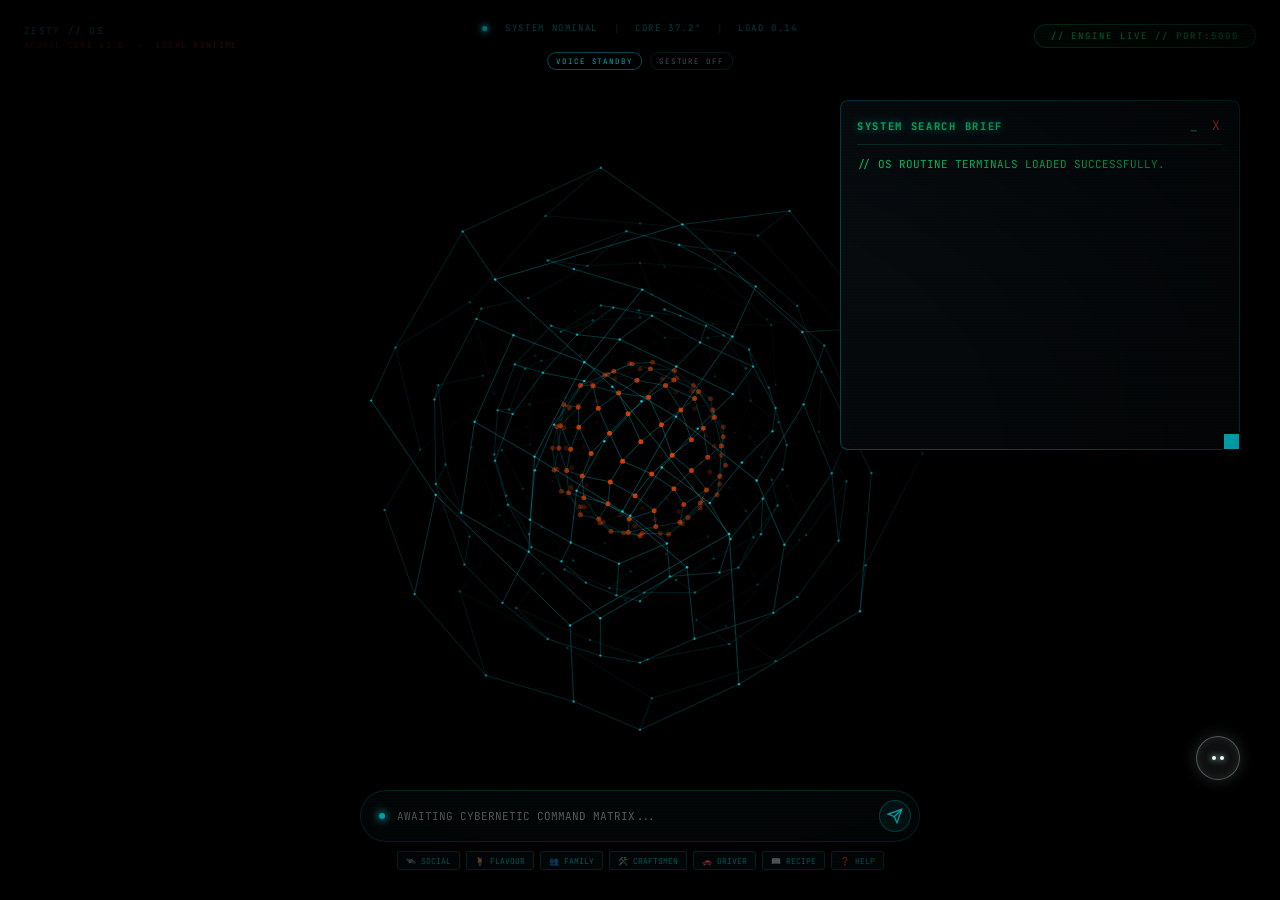
==== templates/index.html @ 0edc316a "Initial Foundation Release v0.1" ====
<!DOCTYPE html>
<html lang="en">
<head>
<meta charset="UTF-8">
<meta name="viewport" content="width=device-width, initial-scale=1.0, maximum-scale=1.0, user-scalable=no">
<title>ZESTY OS // NEURAL CORE</title>
<link rel="stylesheet" href="https://cdnjs.cloudflare.com/ajax/libs/tailwindcss/2.2.19/tailwind.min.css">
<style>
  @import url('https://fonts.googleapis.com/css2?family=JetBrains+Mono:wght=100;200;300;400;500;600;700;800&family=Space+Mono:wght@400;700&display=swap');

  :root{
    --cyan: #00F0FF;
    --cyan-dim: #007A85;
    --coral: #FF4500;
    --coral-dim: #7A2200;
    --void: #000000;
  }

  *{ box-sizing: border-box; -webkit-tap-highlight-color: transparent; }

  html, body{
    margin:0; padding:0; width:100%; height:100%;
    background: var(--void); overflow: hidden;
    font-family: 'JetBrains Mono', 'Space Mono', monospace; font-size: 10px; color: #d8f6f8;
  }

  ::selection{ background: var(--cyan); color:#000; }

  .crt-overlay{
    position: fixed; inset:0; pointer-events:none; z-index: 60; mix-blend-mode: overlay; opacity:.5;
    background: repeating-linear-gradient(to bottom, rgba(255,255,255,0.028) 0px, rgba(255,255,255,0.028) 1px, transparent 1px, transparent 3px);
  }
  .vignette{ position: fixed; inset:0; pointer-events:none; z-index: 55; background: radial-gradient(ellipse at center, transparent 40%, rgba(0,0,0,0.85) 100%); }
  
  #meshCanvas{ position: fixed; inset:0; width:100%; height:100%; z-index: 1; display:block; pointer-events: none; }
  .hud-root{ position: fixed; inset:0; z-index: 10; perspective: 1800px; pointer-events:none; }
  .hud-root * { pointer-events: auto; } 

  .top-strip{
    position:absolute; top:22px; left:50%; transform: translateX(-50%);
    display:flex; align-items:center; gap:18px; font-size:9px; letter-spacing:.18em; color: rgba(0,240,255,0.55); opacity:.75; user-select:none;
  }
  .top-strip .divider{ width:1px; height:9px; background: rgba(0,240,255,0.25); }
  .pulse-dot{ width:5px; height:5px; border-radius:50%; background: var(--cyan); box-shadow: 0 0 6px 1px var(--cyan); animation: dotPulse 2.4s ease-in-out infinite; }
  @keyframes dotPulse { 0%, 100% { opacity: 1; transform: scale(1); } 50% { opacity: 0.4; transform: scale(0.8); } }

  .id-tag{ position:absolute; top:24px; left:24px; font-size:8.5px; letter-spacing:.15em; color: rgba(255,69,0,0.5); opacity:.7; user-select:none; }
  .id-tag .main{ color: rgba(0,240,255,0.7); font-size:9.5px; display:block; margin-bottom:2px;}

  .console-dock{ position:absolute; bottom: 30px; left:50%; transform: translateX(-50%); width: min(560px, 86vw); z-index: 20; }
  .console-capsule{
    display:flex; align-items:center; gap:10px; background: rgba(6,14,16,0.55); border: 1px solid rgba(0,240,255,0.18);
    border-radius: 999px; padding: 9px 8px 9px 18px; backdrop-filter: blur(20px);
  }
  .console-status-dot{ width:6px; height:6px; border-radius:50%; flex-shrink:0; background: var(--cyan); box-shadow: 0 0 8px 1px var(--cyan); animation: dotPulse 2s ease-in-out infinite; }
  #cmdInput{ flex:1; background:transparent; border:none; outline:none; color:#eafcff; font-family:'JetBrains Mono', monospace; font-size:11px; caret-color: var(--cyan); }
  .send-btn{ width:32px; height:32px; border-radius:50%; flex-shrink:0; background: rgba(0,240,255,0.08); border:1px solid rgba(0,240,255,0.3); display:flex; align-items:center; justify-content:center; cursor:pointer; color: var(--cyan); }

  .console-chip-row{ display:flex; align-items:center; justify-content:center; flex-wrap:wrap; gap:6px; margin-top:9px; }
  .console-chip{ font-size:8px; text-transform:uppercase; color: rgba(0,240,255,0.55); background: rgba(0,240,255,0.03); border: 1px solid rgba(0,240,255,0.18); border-radius: 3px; padding: 3.5px 8px; cursor:pointer; font-family: inherit; }
  .console-chip-row button:hover{ color: #fff; border-color: var(--cyan); }

  .subsystem-strip{ position:absolute; top:52px; left:50%; transform:translateX(-50%); display:flex; gap:8px; flex-wrap:wrap; justify-content:center; max-width:90vw; z-index:15; }
  .sys-chip{ font-size:7.5px; letter-spacing:.12em; padding:3px 8px; border:1px solid rgba(0,240,255,0.15); border-radius:999px; background:rgba(0,0,0,0.35); color:rgba(216,246,248,0.45); }
  .sys-chip.on{ color:var(--cyan); border-color:rgba(0,240,255,0.45); }
  
  .runtime-telemetry { position: absolute; top: 24px; right: 24px; font-size: 9px; letter-spacing: .22em; color: #00E676; border: 1px solid rgba(0,230,118,0.35); background: rgba(0,40,20,0.35); border-radius: 999px; padding: 5px 16px; pointer-events: none; }

  #zustyVoiceCore {
    width: 44px; height: 44px;
    background: rgba(224, 255, 255, 0.06);
    border: 1px solid rgba(224, 255, 255, 0.3);
    box-shadow: 0 0 15px rgba(224, 255, 255, 0.15), inset 0 0 10px rgba(224, 255, 255, 0.1);
    border-radius: 50%; display: inline-flex; flex-direction: column;
    align-items: center; justify-content: center; position: fixed; z-index: 9999999;
    right: 40px; bottom: 120px; cursor: grab; pointer-events: auto;
    backdrop-filter: blur(8px);
    transition: background 0.4s ease, box-shadow 0.4s ease, transform 0.3s ease;
  }
  #zustyVoiceCore:active { cursor: grabbing; }
  #zustyVoiceCore.state-listening { background: rgba(0, 240, 255, 0.15); box-shadow: 0 0 10px rgba(0, 240, 255, 0.18); transform: scale(1.1); }
  #zustyVoiceCore .orb-eyes { display: flex; justify-content: center; gap: 4px; }
  #zustyVoiceCore .orb-eyes span { width: 4px; height: 4px; background: #e0ffff; border-radius: 50%; box-shadow: 0 0 6px #e0ffff; display: inline-block; animation: blink 3.8s infinite ease-in-out; }
  @keyframes blink { 0%, 90%, 100% { transform: scaleY(1); opacity: 1; } 95% { transform: scaleY(0.1); opacity: 0.2; } }

  #zesty-taskbar { position: fixed; bottom: 34px; left: calc(50% + 285px); display: flex; gap: 6px; z-index: 1000; }
  .dock-item { background: rgba(6, 14, 16, 0.9); border: 1px solid var(--cyan); color: var(--cyan); padding: 4px 10px; font-size: 9px; font-family: monospace; cursor: pointer; border-radius: 4px; box-shadow: 0 0 6px rgba(0, 240, 255, 0.3); }

  /* ==================================================
     🛠️ DRAGGABLE & RESIZABLE PANELS CSS
     ================================================== */
  .panel {
    position: absolute;
    width: 400px;
    height: 350px; /* Default height */
    min-width: 300px;
    min-height: 250px;
    
    /* 🚀 NEW: DRAG TO RESIZE FEATURE */
    resize: both; 
    overflow: hidden; /* Required for resize to work */

    opacity: 0;
    visibility: hidden;
    transform: scale(0.95) translateY(10px);
    transition: opacity 0.3s ease, transform 0.3s cubic-bezier(0.175, 0.885, 0.32, 1.275), visibility 0.3s;
    background: linear-gradient(180deg, rgba(8,14,18,0.95), rgba(5,8,10,0.88));
    border: 1px solid rgba(0, 240, 255, 0.25);
    box-shadow: 0 24px 60px rgba(0,0,0,0.9);
    border-radius: 8px;
    padding: 16px;
    z-index: 500;
    backdrop-filter: blur(12px);
    display: flex;
    flex-direction: column;
  }

  /* Target the native resize handle color for a sci-fi look */
  .panel::-webkit-resizer {
    background-color: var(--cyan);
    outline: 2px solid var(--void);
  }

  .panel.is-visible {
    opacity: 1;
    visibility: visible;
    transform: scale(1) translateY(0);
  }

  .panel.is-dragging {
    transition: none !important; 
    transform: scale(1) !important;
  }

  /* Default Initial Spawning Locations */
  #panelSocial, #panelFlavour, #panelFamily { left: 40px; top: 100px; }
  #panelSearch, #panelCraftsmen, #panelRecipe, #panelDriver, #panelHelp { right: 40px; top: 100px; }

  .panel-header{ display:flex; align-items:center; justify-content:space-between; padding-bottom:10px; margin-bottom: 12px; border-bottom: 1px solid rgba(0, 240, 255, 0.2); cursor: grab; }
  .panel-header:active { cursor: grabbing; }
  .panel-header .title{ font-size: 10.5px; letter-spacing:.16em; font-weight:700; pointer-events: none; color: var(--cyan); text-shadow: 0 0 8px rgba(0,240,255,.6); }
  .window-controls { display: flex; gap: 8px; font-size: 13px; color: rgba(0, 240, 255, 0.6); user-select: none; z-index: 10; }
  .window-controls span { cursor: pointer; transition: color 0.2s; padding: 0 3px; }
  .window-controls span:hover { color: #ffffff; text-shadow: 0 0 6px var(--cyan); }

  .panel-content-vessel { flex: 1; overflow-y: auto; padding-right: 4px; pointer-events: auto; }
  .panel-content-vessel::-webkit-scrollbar { width: 3px; }
  .panel-content-vessel::-webkit-scrollbar-thumb { background: rgba(0,240,255,0.25); border-radius: 2px; }

  .zesty-progress-vessel { width: 100%; height: 4px; background: rgba(0, 240, 255, 0.1); border-radius: 2px; overflow: hidden; border: 1px solid rgba(0, 240, 255, 0.1); }
  .zesty-progress-fill { width: 65%; height: 100%; background: linear-gradient(90deg, var(--cyan), #00aeff); box-shadow: 0 0 6px var(--cyan); }

  /* 🛠️ VONDA MAX LASER SCAN ANIMATION */
  @keyframes scanLine { 0% { top: 0%; opacity: 0; } 10% { opacity: 1; } 90% { opacity: 1; } 100% { top: 100%; opacity: 0; } }
  .laser-scanner { position: absolute; left: 0; width: 100%; height: 2px; background: var(--cyan); box-shadow: 0 0 10px 2px var(--cyan); display: none; z-index: 10; }
  .scanning .laser-scanner { display: block; animation: scanLine 1.5s linear infinite; }
</style>
</head>
<body>

<canvas id="meshCanvas"></canvas>
<div class="vignette"></div>
<div class="crt-overlay"></div>

<div class="hud-root">
  <div class="id-tag"><span class="main">ZESTY // OS</span>NEURAL CORE v1.0 &nbsp;·&nbsp; LOCAL RUNTIME</div>

  <div class="top-strip">
    <span class="pulse-dot"></span><span id="systemStatusLabel">SYSTEM NOMINAL</span><span class="divider"></span>
    <span id="coreTempReadout">CORE 37.2&deg;</span><span class="divider"></span><span id="loadReadout">LOAD 0.14</span>
  </div>

  <div class="subsystem-strip">
    <span class="sys-chip on" id="chipVoice">VOICE STANDBY</span><span class="sys-chip" id="chipGesture">GESTURE OFF</span>
  </div>

  <div class="runtime-telemetry">// ENGINE LIVE // PORT:5000</div>

  <!-- 👤 LEFT SIDE: SOCIAL MEDIA RADAR & VONDA MAX -->
  <div class="panel" id="panelSocial">
    <div class="panel-header" title="Drag me to move!">
      <span class="title">SOCIAL MEDIA RADAR</span>
      <div class="window-controls">
        <span onclick="minimizeZestyPanel('panelSocial', 'SOCIAL')">-</span>
        <span onclick="closeZestyPanel('panelSocial')">x</span>
      </div>
    </div>
    <div class="panel-content-vessel">
      <div style="display:flex; justify-content: space-between; border-bottom:1px solid rgba(0,240,255,0.2); margin-bottom:12px; padding-bottom:6px;">
        <span style="font-size:8px; color:rgba(0,240,255,0.6); letter-spacing:1px;">DATA SOURCE: <span id="radar-source" style="color:#fff;">AWAITING QUERY...</span></span>
        <span style="font-size:8px; color:#00E676; letter-spacing:1px;" id="radar-status">IDLE</span>
      </div>
      <div style="display: grid; grid-template-columns: 1fr 85px; gap: 14px; align-items: center; margin-bottom: 10px;">
        <div style="font-family: 'JetBrains Mono', monospace; font-size: 10px; color: #e0f7fa; line-height: 1.8;">
          <div style="display:flex; justify-content:space-between;"><span style="color: rgba(216,246,248,0.45);">FOLLOWER DELTA</span><span style="font-weight:700;">+128</span></div>
          <div style="display:flex; justify-content:space-between; margin-bottom: 6px;"><span style="color: rgba(216,246,248,0.45);">ENGAGEMENT RATE</span><span style="font-weight:700;">4.87%</span></div>
          <div class="zesty-progress-vessel"><div class="zesty-progress-fill"></div></div>
        </div>
        <div id="social-photo-frame" style="position: relative; width: 85px; height: 95px; border: 1px solid rgba(0, 240, 255, 0.4); background: rgba(0, 240, 255, 0.03); border-radius: 4px; overflow: hidden; display: flex; align-items: center; justify-content: center;">
          <img id="socialTargetPhoto" src="" style="display: none; width: 100%; height: 100%; object-fit: cover; filter: contrast(1.25) brightness(0.95) sepia(1) hue-rotate(145deg); mix-blend-mode: screen;">
          <div class="laser-scanner"></div> <!-- VONDA MAX LASER -->
          <div style="position: absolute; bottom: 4px; display: flex; gap: 3px; z-index: 5;">
            <span style="font-size: 7px; padding: 1px 3px; background: rgba(6,18,28,0.85); border: 1px solid rgba(0,240,255,0.3); color: rgba(0,240,255,0.65);">IG</span>
          </div>
        </div>
      </div>
      <hr style="border: none; border-top: 1px solid rgba(0, 240, 255, 0.15); margin: 10px 0;">
      <div id="socialContentArea" style="font-family: 'JetBrains Mono', monospace; font-size: 11px; line-height: 1.6; color: #e0f7fa;">
        <span style="color: rgba(0, 240, 255, 0.45)">// ZESTY INTELLIGENCE SYSTEMS ONLINE... AWAITING CORE SYNC.</span>
      </div>
    </div>
  </div>

  <!-- 🔍 RIGHT SIDE: SYSTEM SEARCH BRIEF -->
  <div class="panel is-visible" id="panelSearch">
    <div class="panel-header" style="border-color: rgba(0, 230, 118, 0.18);" title="Drag me to move!">
      <span class="title" style="color: #00E676;">SYSTEM SEARCH BRIEF</span>
      <div class="window-controls" style="color: #00E676;">
        <span onclick="minimizeZestyPanel('panelSearch', 'SEARCH')">_</span>
        <span style="color: #ff4646;" onclick="closeZestyPanel('panelSearch')">X</span>
      </div>
    </div>
    <div class="panel-content-vessel" id="searchBriefBody" style="color: #e8f5e9; font-size:11px;">
      <span style="color: #00E676">// OS ROUTINE TERMINALS LOADED SUCCESSFULLY.</span>
    </div>
  </div>

  <!-- CORE DOCK PILLARS -->
  <div class="panel" id="panelFlavour">
    <div class="panel-header" title="Drag me to move!"><span class="title">FLAVOUR DNA MATRIX</span><span style="cursor:pointer; color:var(--cyan);" onclick="closeZestyPanel('panelFlavour')">X</span></div>
    <div class="panel-content-vessel" id="flavourContentArea" style="color:#fff; font-size:11px;">// STANDBY FOR SENSORY ENGINE INJECTION...</div>
  </div>

  <div class="panel" id="panelFamily">
    <div class="panel-header" style="border-color:rgba(123,47,247,0.2);" title="Drag me to move!"><span class="title" style="color:#7b2ff7;">FAMILY NETWORK NODE</span><span style="cursor:pointer; color:#7b2ff7;" onclick="closeZestyPanel('panelFamily')">X</span></div>
    <div class="panel-content-vessel" id="familyContentArea" style="color:#fff; font-size:11px;">// STANDBY FOR CORE SYNC...</div>
  </div>

  <div class="panel" id="panelDriver">
    <div class="panel-header" style="border-color:rgba(255,234,0,0.2);" title="Drag me to move!"><span class="title" style="color:#ffea00;">DRIVER AUTOMATION</span><span style="cursor:pointer; color:#ffea00;" onclick="closeZestyPanel('panelDriver')">X</span></div>
    <div class="panel-content-vessel" id="driverContentArea" style="color:#fff; font-size:11px;">// AUTOMATION SYSTEMS STANDBY...</div>
  </div>

  <div class="panel" id="panelRecipe">
    <div class="panel-header" title="Drag me to move!"><span class="title">RECIPE MATRIX</span><span style="cursor:pointer; color:var(--cyan);" onclick="closeZestyPanel('panelRecipe')">X</span></div>
    <div class="panel-content-vessel" id="recipeContentArea" style="color:#fff; font-size:11px;">// RECIPE ENGINE STANDBY...</div>
  </div>

  <div class="panel" id="panelCraftsmen">
    <div class="panel-header" title="Drag me to move!"><span class="title">CRAFTSMEN NODE</span><span style="cursor:pointer; color:var(--cyan);" onclick="closeZestyPanel('panelCraftsmen')">X</span></div>
    <div class="panel-content-vessel" id="craftsmenContentArea" style="color:#fff; font-size:11px;">// CRAFTSMEN SYSTEMS STANDBY...</div>
  </div>

  <!-- 💡 THE HELP PANEL -->
  <div class="panel" id="panelHelp">
    <div class="panel-header" title="Drag me to move!">
      <span class="title" style="color:var(--cyan);">SYSTEM DIRECTORY & HELP</span>
      <div class="window-controls"><span onclick="minimizeZestyPanel('panelHelp', 'HELP')">-</span><span style="color:#ff4646;" onclick="closeZestyPanel('panelHelp')">X</span></div>
    </div>
    <div class="panel-content-vessel" style="color:#fff;">
      <div style="color:var(--cyan); font-size:8.5px; margin-bottom:4px; letter-spacing:1px;">VOICE COMMANDS</div>
      <p style="color:rgba(216,246,248,0.6); font-size:10px; margin-bottom:12px; line-height:1.5;">Tap the floating orb and say:<br>- "Open Social Radar"<br>- "Show Flavour DNA"</p>
      
      <div style="color:var(--cyan); font-size:8.5px; margin-bottom:4px; letter-spacing:1px;">VONDA MAX PROTOCOL</div>
      <p style="color:rgba(216,246,248,0.6); font-size:10px; margin-bottom:12px; line-height:1.5;">Live biometric facial scanning and universal social data extraction is fully armed.</p>

      <div style="color:var(--cyan); font-size:8.5px; margin-bottom:4px; letter-spacing:1px;">SYSTEM ARCHITECTURE</div>
      <p style="color:rgba(216,246,248,0.6); font-size:10px; line-height:1.5;">Zesty Neural Engine v1.0<br>Universal AI Adapter: ONLINE<br>Fibonacci Render: STABLE<br>Drag & Resize: ACTIVE</p>
    </div>
  </div>
</div>

<div class="console-dock">
  <div class="console-capsule" id="zestyConsoleCapsule">
    <div class="console-status-dot"></div>
    <input type="text" id="cmdInput" placeholder="AWAITING CYBERNETIC COMMAND MATRIX..." autocomplete="off">
    <div class="send-btn" id="sendBtn"><svg stroke="currentColor" fill="none" stroke-width="2" viewBox="0 0 24 24" height="16" width="16"><line x1="22" y1="2" x2="11" y2="13"></line><polygon points="22 2 15 22 11 13 2 9 22 2"></polygon></svg></div>
  </div>
  <div class="console-chip-row">
    <button class="console-chip" onclick="executeLocalOSRoute('social')">🛰️ SOCIAL</button>
    <button class="console-chip" onclick="executeLocalOSRoute('flavour')">🍹 FLAVOUR</button>
    <button class="console-chip" onclick="executeLocalOSRoute('family')">👥 FAMILY</button>
    <button class="console-chip" onclick="executeLocalOSRoute('craftsmen')">🛠️ CRAFTSMEN</button>
    <button class="console-chip" onclick="executeLocalOSRoute('driver')">🚗 DRIVER</button>
    <button class="console-chip" onclick="executeLocalOSRoute('recipe')">📖 RECIPE</button>
    <button class="console-chip" onclick="executeLocalOSRoute('help')">❓ HELP</button>
  </div>
</div>

<div id="zesty-taskbar"></div>
<div id="zustyVoiceCore"><div class="orb-eyes"><span></span><span></span></div></div>

<script>
  // ==========================================
  // ORIGINAL FIBONACCI SPHERE CANVAS RENDERER
  // ==========================================
  const canvas = document.getElementById('meshCanvas');
  const ctx = canvas.getContext('2d');
  let W = window.innerWidth, H = window.innerHeight; canvas.width = W; canvas.height = H;
  window.addEventListener('resize', () => { W = window.innerWidth; H = window.innerHeight; canvas.width = W; canvas.height = H; });

  const NUM_SHELLS = 4;
  const NODES_PER_SHELL = [140, 110, 80, 46]; 
  const SHELL_RADII_FACTORS = [0.34, 0.58, 0.82, 1.05]; 

  let nodes = []; let edges = [];
  let rotY = 0, rotX = 0.32; let targetRotX = 0.32;
  let throbEnergy = 0; let throbTime = 0; let idlePulseTime = 0;     

  function fibonacciSpherePoints(n){
    const pts = []; const gAngle = Math.PI * (3 - Math.sqrt(5)); 
    for(let i=0;i<n;i++){
      const y = 1 - (i / (n - 1)) * 2; const radiusAtY = Math.sqrt(Math.max(0,1 - y*y)); const theta = gAngle * i;
      pts.push({ x: Math.cos(theta) * radiusAtY, y: y, z: Math.sin(theta) * radiusAtY });
    }
    return pts;
  }

  function buildMesh(){
    nodes = []; edges = []; let idOffset = 0;
    for(let s=0; s<NUM_SHELLS; s++){
      const count = NODES_PER_SHELL[s]; const pts = fibonacciSpherePoints(count); const rFactor = SHELL_RADII_FACTORS[s];
      pts.forEach((p, i) => {
        nodes.push({ id: idOffset + i, shell: s, bx: p.x, by: p.y, bz: p.z, rFactor: rFactor, phase: Math.random() * Math.PI * 2, throbPhase: Math.random() * Math.PI * 2 });
      });
      const shellNodes = nodes.slice(idOffset, idOffset + count);
      for(let i=0;i<shellNodes.length;i++){
        const a = shellNodes[i]; const dists = [];
        for(let j=0;j<shellNodes.length;j++){
          if(i===j) continue; const b = shellNodes[j]; const dx=a.bx-b.bx, dy=a.by-b.by, dz=a.bz-b.bz; dists.push({ j, d: dx*dx+dy*dy+dz*dz });
        }
        dists.sort((p,q)=>p.d-q.d);
        for(let k=0;k<Math.min(s===0?4:3, dists.length);k++){
          const gj = shellNodes[dists[k].j].id; if(a.id < gj) edges.push({ a: a.id, b: gj });
        }
      }
      idOffset += count;
    }
  }
  buildMesh();

  function project(node, cx, cy, baseR){
    const cosY = Math.cos(rotY), sinY = Math.sin(rotY); const cosX = Math.cos(rotX), sinX = Math.sin(rotX);
    let x1 = node.bx*cosY - node.bz*sinY; let z1 = node.bx*sinY + node.bz*cosY;
    let y1 = node.by*cosX - z1*sinX; let z2 = node.by*sinX + z1*cosX;
    const dynamicRadius = baseR * node.rFactor * (1 + Math.sin(idlePulseTime*0.9 + node.phase)*0.035 + Math.sin(throbTime*9 + node.throbPhase)*throbEnergy*0.14);
    const scale = 480 / (480 - z2 * dynamicRadius * 0.55);
    return { sx: cx + x1 * dynamicRadius * scale, sy: cy + y1 * dynamicRadius * scale, sz: z2, scale, shell: node.shell };
  }

  let lastT = performance.now();
  function render(now){
    const dt = Math.min(0.05, (now - lastT)/1000); lastT = now;
    idlePulseTime += dt; throbTime += dt; rotY += 0.00062 * (dt*60);
    rotX += (targetRotX - rotX) * 0.02; targetRotX = 0.32 + Math.sin(now*0.00018) * 0.09;
    if(throbEnergy > 0) throbEnergy *= Math.pow(0.045, dt); ctx.clearRect(0,0,W,H);
    
    const cx = W/2, cy = H/2; const baseR = Math.min(W,H) * 0.28; const projected = nodes.map(n => project(n, cx, cy, baseR));
    const orb = document.getElementById('zustyVoiceCore');
    let lineStyle = "rgba(0, 240, 255, "; 
    if (orb && orb.classList.contains('state-listening')) lineStyle = "rgba(0, 255, 242, ";

    edges.forEach(e => {
      const A = projected[e.a], B = projected[e.b];
      if(A && B){ let alpha = Math.pow(((A.sz + B.sz)/2 + 1)/2, 1.6) * 0.30; ctx.strokeStyle = lineStyle + alpha + ")"; ctx.beginPath(); ctx.moveTo(A.sx, A.sy); ctx.lineTo(B.sx, B.sy); ctx.stroke(); }
    });
    projected.sort((a,b)=>a.sz - b.sz).forEach(p => {
      let alpha = Math.pow((p.sz + 1)/2, 1.3) * 0.85; ctx.fillStyle = p.shell === 0 ? `rgba(255, 69, 0, ${alpha})` : `rgba(0, 240, 255, ${alpha})`;
      ctx.beginPath(); ctx.arc(p.sx, p.sy, p.shell===0 ? 2.5 : 1.2, 0, Math.PI*2); ctx.fill();
    });
    requestAnimationFrame(render);
  }
  requestAnimationFrame(render);

  // ==========================================
  // HUD UI LOGIC: ORB DRAGGING & VOICE
  // ==========================================
  function initOrbDragging(){
    const orb = document.getElementById('zustyVoiceCore'); if(!orb) return;
    let isDragging = false; let startX = 0, startY = 0, initialX = 0, initialY = 0;
    orb.addEventListener('mousedown', (e) => {
        isDragging = true; orb.style.cursor = 'grabbing'; startX = e.clientX; startY = e.clientY;
        const rect = orb.getBoundingClientRect(); initialX = rect.left; initialY = rect.top; 
        orb.style.right = 'auto'; orb.style.bottom = 'auto'; e.preventDefault();
    });
    window.addEventListener('mousemove', (e) => {
        if (!isDragging) return;
        let nextLeft = Math.max(0, Math.min(initialX + (e.clientX - startX), window.innerWidth - orb.offsetWidth));
        let nextTop = Math.max(0, Math.min(initialY + (e.clientY - startY), window.innerHeight - orb.offsetHeight));
        orb.style.left = nextLeft + 'px'; orb.style.top = nextTop + 'px';
    });
    window.addEventListener('mouseup', () => { if (isDragging) { isDragging = false; orb.style.cursor = 'grab'; } });
    
    // Voice Command Activation Note: Requires user click to start listening
    orb.addEventListener('click', () => {
        const SR = window.SpeechRecognition || window.webkitSpeechRecognition; 
        if (!SR) { alert("Voice commands not supported in this browser. Please use Chrome."); return; }
        if (!window.zestyRecognitionInstance) {
            window.zestyRecognitionInstance = new SR(); window.zestyRecognitionInstance.continuous = true;
            window.zestyRecognitionInstance.interimResults = true; window.zestyRecognitionInstance.lang = 'en-IN';
            window.zestyRecognitionInstance.onstart = () => { window.zestySpeechActive = true; orb.classList.add('state-listening'); };
            window.zestyRecognitionInstance.onresult = (event) => {
                const lastResult = event.results[event.results.length - 1];
                const cmdInput = document.getElementById('cmdInput'); if (cmdInput) cmdInput.value = lastResult[0].transcript;
                if (lastResult.isFinal) { sendToZestyBackend(lastResult[0].transcript.trim()); if (cmdInput) cmdInput.value = ''; }
            };
            window.zestyRecognitionInstance.onend = () => { if (window.zestySpeechActive) window.zestyRecognitionInstance.start(); else orb.classList.remove('state-listening'); };
        }
        if (window.zestySpeechActive) { window.zestySpeechActive = false; window.zestyRecognitionInstance.stop(); } else { window.zestySpeechActive = true; window.zestyRecognitionInstance.start(); }
    });
  }

  // ==========================================
  // 🔧 REPAIR: BACKEND COMMUNICATION BRIDGE
  // sendToZestyBackend was called by SpeechRecognition.onresult
  // and referenced by the console send button, but was never
  // defined anywhere in this file. That is why voice commands
  // threw "sendToZestyBackend is not defined" and the console
  // send button / Enter key did nothing at all.
  // ==========================================
  async function sendToZestyBackend(commandText) {
    if (!commandText || !commandText.trim()) return;

    const statusLabel = document.getElementById('systemStatusLabel');
    if (statusLabel) statusLabel.innerText = "PROCESSING...";

    try {
      const response = await fetch('/ask_hermes', {
        method: 'POST',
        headers: { 'Content-Type': 'application/json' },
        body: JSON.stringify({ user_input: commandText })
      });

      if (!response.ok) throw new Error(`Backend responded with status ${response.status}`);

      const data = await response.json();
      handleZestyOSResponse(data);
    } catch (err) {
      console.error('ZESTY OS backend error:', err);
      const cArea = document.getElementById('searchBriefBody');
      if (cArea) triggerZestyTypewriter(cArea, "// ERROR: CORE UPLINK FAILED. " + err.message);
    } finally {
      if (statusLabel) statusLabel.innerText = "SYSTEM NOMINAL";
    }
  }

  // Wire the console send button + Enter key to the same bridge.
  // These elements existed in the HTML with no listeners attached.
  (function initZestyConsoleInput(){
    const cmdInput = document.getElementById('cmdInput');
    const sendBtn = document.getElementById('sendBtn');
    if (!cmdInput || !sendBtn) return;

    const submitCommand = () => {
      const text = cmdInput.value.trim();
      if (!text) return;
      sendToZestyBackend(text);
      cmdInput.value = '';
    };

    sendBtn.addEventListener('click', submitCommand);
    cmdInput.addEventListener('keydown', (e) => { if (e.key === 'Enter') submitCommand(); });
  })();

  // ==========================================
  // HUD UI LOGIC: PERFECT 360 DRAGGABLE PANELS
  // ==========================================
  function focusZestyPanel(activeId) {
    document.querySelectorAll('.panel').forEach(p => { p.style.zIndex = "500"; });
    const activePanel = document.getElementById(activeId); if(activePanel) { activePanel.style.zIndex = "99999"; }
  }

  function makePanelDraggable(panelId) {
    const panel = document.getElementById(panelId); const header = panel ? panel.querySelector('.panel-header') : null;
    if (!panel || !header) return;

    let isDragging = false; let offsetX = 0, offsetY = 0;

    const startDrag = (e) => {
        if (e.target.closest('.window-controls')) return; 
        isDragging = true; focusZestyPanel(panelId); 
        
        const rect = panel.getBoundingClientRect();
        panel.style.left = rect.left + 'px'; panel.style.top = rect.top + 'px';
        panel.style.right = 'auto'; panel.style.bottom = 'auto';
        panel.classList.add('is-dragging'); 

        const clientX = e.touches ? e.touches[0].clientX : e.clientX;
        const clientY = e.touches ? e.touches[0].clientY : e.clientY;
        offsetX = clientX - rect.left; offsetY = clientY - rect.top;
        e.preventDefault(); 
    };

    const onDrag = (e) => {
        if (!isDragging) return;
        const clientX = e.touches ? e.touches[0].clientX : e.clientX;
        const clientY = e.touches ? e.touches[0].clientY : e.clientY;
        let nextLeft = Math.max(0, Math.min(clientX - offsetX, window.innerWidth - panel.offsetWidth));
        let nextTop = Math.max(0, Math.min(clientY - offsetY, window.innerHeight - panel.offsetHeight));
        panel.style.left = nextLeft + 'px'; panel.style.top = nextTop + 'px';
    };

    const stopDrag = () => { if(isDragging) { isDragging = false; panel.classList.remove('is-dragging'); } };

    header.addEventListener('mousedown', startDrag); window.addEventListener('mousemove', onDrag); window.addEventListener('mouseup', stopDrag);
    header.addEventListener('touchstart', startDrag, {passive: false}); window.addEventListener('touchmove', onDrag, {passive: false}); window.addEventListener('touchend', stopDrag);
  }

  if(document.readyState === 'loading') { document.addEventListener('DOMContentLoaded', () => { initOrbDragging(); ['panelSocial', 'panelSearch', 'panelFlavour', 'panelFamily', 'panelDriver', 'panelRecipe', 'panelCraftsmen', 'panelHelp'].forEach(makePanelDraggable); }); } 
  else { initOrbDragging(); ['panelSocial', 'panelSearch', 'panelFlavour', 'panelFamily', 'panelDriver', 'panelRecipe', 'panelCraftsmen', 'panelHelp'].forEach(makePanelDraggable); }

  // ==========================================
  // GENERAL UI BEHAVIORS & ANIMATIONS
  // ==========================================
  function triggerZestyTypewriter(element, text, speed = 12) {
      element.innerHTML = ""; let i = 0; function type() { if (i < text.length) { element.innerHTML += text.charAt(i); i++; setTimeout(type, speed); } } type();
  }

  function minimizeZestyPanel(panelId, panelName) {
      const panel = document.getElementById(panelId); if (!panel) return; panel.classList.remove('is-visible');
      let taskbar = document.getElementById('zesty-taskbar');
      if (!document.getElementById(`dock-${panelId}`)) {
          const dockItem = document.createElement('div'); dockItem.id = `dock-${panelId}`; dockItem.className = 'dock-item'; dockItem.innerText = `📂 ${panelName}`;
          dockItem.onclick = function() { setTimeout(() => { panel.classList.add('is-visible'); focusZestyPanel(panelId); }, 50); dockItem.remove(); }; taskbar.appendChild(dockItem);
      }
  }
  
  function closeZestyPanel(panelId) {
      const panel = document.getElementById(panelId); if (panel) { panel.classList.remove('is-visible'); }
      const dockItem = document.getElementById(`dock-${panelId}`); if (dockItem) dockItem.remove();
  }

  function handleZestyOSResponse(data) {
    if (!data) return; throbEnergy = 1.6;

    const openTag = data.open_panel ? String(data.open_panel).trim() : "chat";

    // 🔧 REPAIR: main.py returns open_panel: "CLOSE" on stop/ruko/cancel.
    // This value previously matched nothing in the whitelist below and
    // fell through to the "panelSearch" default, so saying "stop" incorrectly
    // opened the search panel instead of closing whatever was open.
    if (openTag === "CLOSE") {
      document.querySelectorAll('.panel').forEach(p => p.classList.remove('is-visible'));
      return;
    }

    let targetPanelId = "panelSearch";
    if (["panelSocial", "panelFlavour", "panelFamily", "panelCraftsmen", "panelSearch", "panelDriver", "panelRecipe", "panelHelp"].includes(openTag)) targetPanelId = openTag;

    const targetPanel = document.getElementById(targetPanelId);
    if (targetPanel) {
      setTimeout(() => { targetPanel.classList.add('is-visible'); focusZestyPanel(targetPanelId); }, 50);

      // 🚨 VONDA MAX PROTOCOL 🚨
      if (targetPanelId === "panelSocial") {
        const contentArea = document.getElementById('socialContentArea'); const hudImg = document.getElementById('socialTargetPhoto');
        const photoFrame = document.getElementById('social-photo-frame'); const sourceLabel = document.getElementById('radar-source'); const statusLabel = document.getElementById('radar-status');

        if (contentArea && data.voice_text) {
          photoFrame.classList.add('scanning'); sourceLabel.style.color = "var(--cyan)"; sourceLabel.innerText = "SCANNING WEB VECTORS..."; statusLabel.innerText = "ACTIVE";
          contentArea.innerHTML = "<span style='color:var(--cyan)'>// VONDA MAX PROTOCOL INITIATED...</span>"; hudImg.style.display = 'none';

          setTimeout(() => {
            if (hudImg) { hudImg.src = data.target_image_url || "https://images.unsplash.com/photo-1544005313-94ddf0286df2?auto=format&fit=crop&w=150&q=80"; hudImg.style.display = 'block'; }
            photoFrame.classList.remove('scanning'); sourceLabel.style.color = "#FF4500"; sourceLabel.innerText = "INSTAGRAM / LINKEDIN MATCH"; statusLabel.style.color = "#FF4500"; statusLabel.innerText = "LOCKED";
            triggerZestyTypewriter(contentArea, data.voice_text);
          }, 1200);
        }
      } else {
        const cArea = document.getElementById( targetPanelId === "panelFlavour" ? 'flavourContentArea' : targetPanelId === "panelFamily" ? 'familyContentArea' : targetPanelId === "panelCraftsmen" ? 'craftsmenContentArea' : targetPanelId === "panelRecipe" ? 'recipeContentArea' : targetPanelId === "panelHelp" ? 'helpContentArea' : targetPanelId === "panelDriver" ? 'driverContentArea' : 'searchBriefBody' );
        if (cArea && data.voice_text) triggerZestyTypewriter(cArea, data.voice_text);
      }
    }
  }

  function executeLocalOSRoute(cmd) {
    const mapping = { social: 'panelSocial', flavour: 'panelFlavour', family: 'panelFamily', craftsmen: 'panelCraftsmen', driver: 'panelDriver', recipe: 'panelRecipe', help: 'panelHelp' };
    document.querySelectorAll('.panel').forEach(p => p.classList.remove('is-visible'));
    if (mapping[cmd]) { setTimeout(() => { handleZestyOSResponse({ open_panel: mapping[cmd], voice_text: `Opening ${cmd.toUpperCase()} matrix core cockpit metrics...` }); }, 150); } 
    else { setTimeout(() => { handleZestyOSResponse({ open_panel: 'panelSearch', voice_text: `Triggering execution global node layer for ${cmd}...` }); }, 150); }
  }
</script>
</body>
</html>
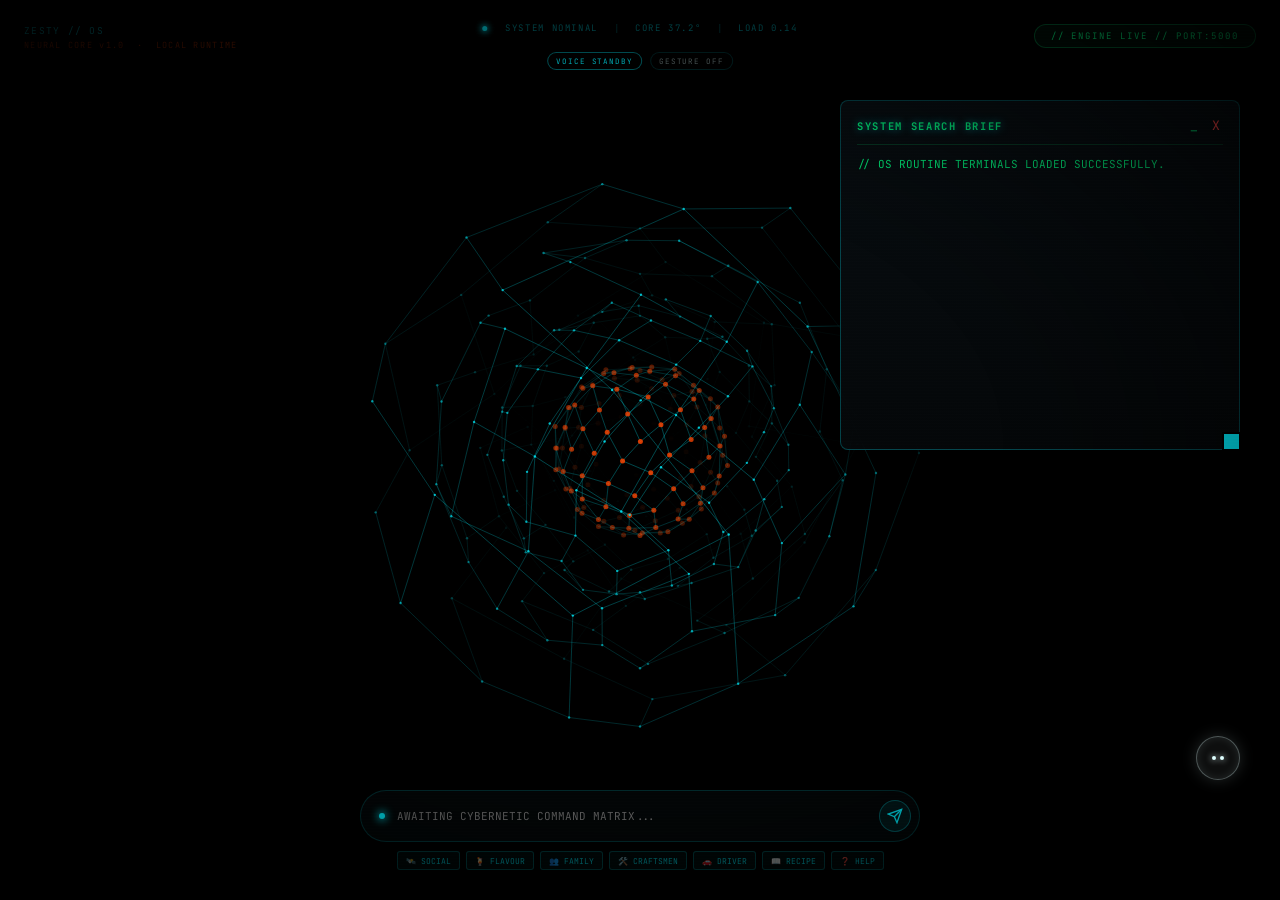
==== commit 90a11083: "Add OpenPersona runtime, Deep Probe, Saved Profiles Vault, and session continuity. Wire Chief identi" ====
--- a/templates/index.html
+++ b/templates/index.html
@@ -154,6 +154,288 @@
   @keyframes scanLine { 0% { top: 0%; opacity: 0; } 10% { opacity: 1; } 90% { opacity: 1; } 100% { top: 100%; opacity: 0; } }
   .laser-scanner { position: absolute; left: 0; width: 100%; height: 2px; background: var(--cyan); box-shadow: 0 0 10px 2px var(--cyan); display: none; z-index: 10; }
   .scanning .laser-scanner { display: block; animation: scanLine 1.5s linear infinite; }
+
+  /* ==================================================
+     PROFILE VAULT — Jarvis-style stacked folders
+     ================================================== */
+  #panelSocial { width: 460px; height: 420px; }
+  #socialDetailView.vault-hidden { display: none; }
+
+  #socialVaultView {
+    position: relative;
+    min-height: 280px;
+    perspective: 900px;
+    overflow: visible;
+  }
+
+  .vault-toolbar {
+    display: flex;
+    justify-content: space-between;
+    align-items: center;
+    margin-bottom: 10px;
+    font-size: 8px;
+    letter-spacing: 0.14em;
+    color: rgba(0, 240, 255, 0.55);
+  }
+
+  .vault-back-btn {
+    background: rgba(0, 240, 255, 0.06);
+    border: 1px solid rgba(0, 240, 255, 0.25);
+    color: var(--cyan);
+    font-family: inherit;
+    font-size: 8px;
+    letter-spacing: 0.12em;
+    padding: 4px 10px;
+    border-radius: 3px;
+    cursor: pointer;
+    transition: all 0.25s ease;
+  }
+  .vault-back-btn:hover { background: rgba(0, 240, 255, 0.15); box-shadow: 0 0 12px rgba(0, 240, 255, 0.25); }
+
+  #socialVaultFolders {
+    display: flex;
+    flex-wrap: wrap;
+    gap: 18px 14px;
+    justify-content: center;
+    align-items: flex-end;
+    padding: 12px 4px 20px;
+    min-height: 240px;
+  }
+
+  .vault-folder {
+    position: relative;
+    width: 118px;
+    cursor: pointer;
+    transform-style: preserve-3d;
+    transition: transform 0.45s cubic-bezier(0.23, 1, 0.32, 1), filter 0.35s ease;
+    --folder-accent: #00F0FF;
+    --folder-glow: rgba(0, 240, 255, 0.4);
+    transform: translateY(calc(var(--stack-i, 0) * 4px)) rotateX(8deg);
+  }
+
+  .vault-folder-stack { position: relative; height: 88px; transform-style: preserve-3d; }
+
+  .vault-folder-layer {
+    position: absolute;
+    left: 6px;
+    right: 6px;
+    height: 72px;
+    border-radius: 4px 8px 6px 6px;
+    border: 1px solid rgba(255, 255, 255, 0.08);
+    background: linear-gradient(145deg, rgba(12, 22, 28, 0.95), rgba(4, 8, 12, 0.9));
+    box-shadow: 0 8px 24px rgba(0, 0, 0, 0.5);
+  }
+  .vault-folder-layer.l3 { top: 10px; transform: translateZ(-16px) scale(0.92); opacity: 0.45; }
+  .vault-folder-layer.l2 { top: 5px; transform: translateZ(-8px) scale(0.96); opacity: 0.65; }
+  .vault-folder-layer.l1 { top: 0; transform: translateZ(0); }
+
+  .vault-folder-face {
+    position: absolute;
+    inset: 0;
+    border-radius: 4px 10px 8px 8px;
+    border: 1px solid color-mix(in srgb, var(--folder-accent) 55%, transparent);
+    background: linear-gradient(160deg, rgba(8, 18, 24, 0.92) 0%, rgba(2, 6, 10, 0.95) 100%);
+    box-shadow: 0 0 20px var(--folder-glow), inset 0 1px 0 rgba(255, 255, 255, 0.06);
+    display: flex;
+    flex-direction: column;
+    justify-content: flex-end;
+    padding: 10px;
+    transform: translateZ(4px);
+    overflow: hidden;
+  }
+  .vault-folder-face::before {
+    content: '';
+    position: absolute;
+    top: 0; left: 0; right: 0;
+    height: 40%;
+    background: linear-gradient(180deg, color-mix(in srgb, var(--folder-accent) 18%, transparent), transparent);
+    pointer-events: none;
+  }
+
+  .vault-folder-tab {
+    position: absolute;
+    top: -8px;
+    left: 10px;
+    width: 42px;
+    height: 12px;
+    border-radius: 4px 4px 0 0;
+    background: color-mix(in srgb, var(--folder-accent) 35%, rgba(8, 18, 24, 0.95));
+    border: 1px solid color-mix(in srgb, var(--folder-accent) 50%, transparent);
+    border-bottom: none;
+  }
+
+  .vault-folder-label {
+    font-size: 9px;
+    font-weight: 700;
+    letter-spacing: 0.1em;
+    color: var(--folder-accent);
+    text-shadow: 0 0 10px var(--folder-glow);
+    z-index: 1;
+  }
+  .vault-folder-count {
+    font-size: 7px;
+    color: rgba(216, 246, 248, 0.45);
+    margin-top: 3px;
+    z-index: 1;
+  }
+
+  .vault-photo-fan {
+    position: absolute;
+    top: -28px;
+    left: 50%;
+    width: 0;
+    height: 0;
+    pointer-events: none;
+    z-index: 20;
+  }
+  .vault-fan-photo {
+    position: absolute;
+    width: 36px;
+    height: 36px;
+    border-radius: 50%;
+    border: 2px solid var(--folder-accent);
+    object-fit: cover;
+    box-shadow: 0 0 12px var(--folder-glow);
+    opacity: 0;
+    transform: translate(-50%, 0) scale(0.5) rotate(calc((var(--fan-i, 0) - 1) * 0deg));
+    transition: all 0.4s cubic-bezier(0.34, 1.56, 0.64, 1);
+    transition-delay: calc(var(--fan-i, 0) * 40ms);
+  }
+  .vault-folder:hover .vault-fan-photo {
+    opacity: 1;
+    transform: translate(-50%, -8px) scale(1) rotate(calc((var(--fan-i, 0) - 1) * 18deg - 18deg))
+      translateX(calc((var(--fan-i, 0) - 1) * 22px));
+  }
+  .vault-folder:hover {
+    transform: translateY(-6px) scale(1.04) rotateX(4deg);
+    filter: drop-shadow(0 12px 28px var(--folder-glow));
+    z-index: 30;
+  }
+
+  .vault-profile-cards {
+    position: absolute;
+    top: 100%;
+    left: 50%;
+    transform: translateX(-50%);
+    display: flex;
+    flex-direction: column;
+    gap: 4px;
+    margin-top: 8px;
+    opacity: 0;
+    pointer-events: none;
+    transition: opacity 0.3s ease;
+    z-index: 25;
+    min-width: 110px;
+  }
+  .vault-folder:hover .vault-profile-cards {
+    opacity: 1;
+    pointer-events: auto;
+  }
+
+  .vault-profile-card {
+    position: relative;
+    display: flex;
+    align-items: center;
+    gap: 6px;
+    padding: 5px 8px;
+    background: rgba(6, 14, 18, 0.92);
+    border: 1px solid rgba(0, 240, 255, 0.2);
+    border-radius: 4px;
+    cursor: pointer;
+    font-family: inherit;
+    color: #e0f7fa;
+    transition: all 0.25s ease;
+    backdrop-filter: blur(8px);
+  }
+  .vault-profile-card:hover {
+    border-color: var(--cyan);
+    box-shadow: 0 0 14px rgba(0, 240, 255, 0.25);
+    transform: translateX(4px);
+  }
+  .vault-card-thumb { width: 22px; height: 22px; border-radius: 50%; object-fit: cover; border: 1px solid rgba(0, 240, 255, 0.35); }
+  .vault-card-name { font-size: 8px; font-weight: 600; flex: 1; text-align: left; }
+  .vault-card-platform { font-size: 6px; color: rgba(0, 240, 255, 0.5); }
+
+  .vault-folder.is-scanning .vault-folder-face {
+    animation: vaultPulse 0.5s ease infinite;
+    border-color: #00E676;
+    box-shadow: 0 0 24px rgba(0, 230, 118, 0.5);
+  }
+  @keyframes vaultPulse {
+    0%, 100% { filter: brightness(1); }
+    50% { filter: brightness(1.35); }
+  }
+
+  .vault-folder.is-found {
+    transform: translateY(-18px) scale(1.12) rotateX(0deg) !important;
+    z-index: 50 !important;
+    filter: drop-shadow(0 0 30px var(--folder-glow));
+    animation: vaultPop 0.6s cubic-bezier(0.34, 1.56, 0.64, 1);
+  }
+  @keyframes vaultPop {
+    0% { transform: translateY(0) scale(1); }
+    60% { transform: translateY(-22px) scale(1.15); }
+    100% { transform: translateY(-18px) scale(1.12); }
+  }
+
+  .vault-profile-card.is-popped {
+    animation: cardPop 0.5s cubic-bezier(0.34, 1.56, 0.64, 1);
+    border-color: var(--coral) !important;
+    box-shadow: 0 0 20px rgba(255, 69, 0, 0.5);
+  }
+  @keyframes cardPop {
+    0% { transform: scale(1); }
+    50% { transform: scale(1.08); }
+    100% { transform: scale(1); }
+  }
+
+  .vault-folder.is-missed { opacity: 0.35; filter: grayscale(0.6); }
+  .vault-folder.is-deleting { animation: vaultDissolve 0.7s ease forwards; }
+  .vault-profile-card.is-deleting { animation: vaultDissolve 0.7s ease forwards; }
+  @keyframes vaultDissolve {
+    0% { opacity: 1; transform: scale(1); filter: blur(0); }
+    100% { opacity: 0; transform: scale(0.6) translateY(-20px); filter: blur(6px); }
+  }
+
+  .vault-profile-card.is-updating::after {
+    content: '';
+    position: absolute;
+    inset: 0;
+    background: linear-gradient(180deg, transparent, rgba(0, 240, 255, 0.35), transparent);
+    animation: scanLine 1.2s linear infinite;
+    border-radius: 4px;
+    pointer-events: none;
+  }
+
+  #socialVaultScanLine {
+    position: absolute;
+    left: 0; right: 0;
+    height: 2px;
+    background: linear-gradient(90deg, transparent, #00E676, transparent);
+    box-shadow: 0 0 16px #00E676;
+    top: 0;
+    opacity: 0;
+    pointer-events: none;
+    z-index: 100;
+  }
+  #socialVaultScanLine.is-active {
+    opacity: 1;
+    animation: vaultScanSweep 1.8s ease-in-out infinite;
+  }
+  @keyframes vaultScanSweep {
+    0% { top: 0; }
+    100% { top: 100%; }
+  }
+
+  .vault-empty {
+    text-align: center;
+    padding: 40px 20px;
+    color: rgba(0, 240, 255, 0.45);
+    font-size: 10px;
+    letter-spacing: 0.1em;
+  }
+  .vault-empty-icon { font-size: 28px; margin-bottom: 12px; color: var(--cyan); text-shadow: 0 0 20px var(--cyan); }
+  .vault-empty-sub { font-size: 8px; margin-top: 8px; opacity: 0.6; }
 </style>
 </head>
 <body>
@@ -190,23 +472,40 @@
         <span style="font-size:8px; color:rgba(0,240,255,0.6); letter-spacing:1px;">DATA SOURCE: <span id="radar-source" style="color:#fff;">AWAITING QUERY...</span></span>
         <span style="font-size:8px; color:#00E676; letter-spacing:1px;" id="radar-status">IDLE</span>
       </div>
-      <div style="display: grid; grid-template-columns: 1fr 85px; gap: 14px; align-items: center; margin-bottom: 10px;">
-        <div style="font-family: 'JetBrains Mono', monospace; font-size: 10px; color: #e0f7fa; line-height: 1.8;">
-          <div style="display:flex; justify-content:space-between;"><span style="color: rgba(216,246,248,0.45);">FOLLOWER DELTA</span><span style="font-weight:700;">+128</span></div>
-          <div style="display:flex; justify-content:space-between; margin-bottom: 6px;"><span style="color: rgba(216,246,248,0.45);">ENGAGEMENT RATE</span><span style="font-weight:700;">4.87%</span></div>
-          <div class="zesty-progress-vessel"><div class="zesty-progress-fill"></div></div>
+
+      <!-- Level 1: Stacked Folders Vault View -->
+      <div id="socialVaultView" hidden data-gesture-zone="profiles-vault">
+        <div class="vault-toolbar">
+          <span id="socialVaultMeta">PROFILE VAULT // STANDBY</span>
+          <button type="button" class="vault-back-btn" id="vaultBackBtn" onclick="ZestyProfilesVault && ZestyProfilesVault.showDetail()">DETAIL VIEW</button>
         </div>
-        <div id="social-photo-frame" style="position: relative; width: 85px; height: 95px; border: 1px solid rgba(0, 240, 255, 0.4); background: rgba(0, 240, 255, 0.03); border-radius: 4px; overflow: hidden; display: flex; align-items: center; justify-content: center;">
-          <img id="socialTargetPhoto" src="" style="display: none; width: 100%; height: 100%; object-fit: cover; filter: contrast(1.25) brightness(0.95) sepia(1) hue-rotate(145deg); mix-blend-mode: screen;">
-          <div class="laser-scanner"></div> <!-- VONDA MAX LASER -->
-          <div style="position: absolute; bottom: 4px; display: flex; gap: 3px; z-index: 5;">
-            <span style="font-size: 7px; padding: 1px 3px; background: rgba(6,18,28,0.85); border: 1px solid rgba(0,240,255,0.3); color: rgba(0,240,255,0.65);">IG</span>
+        <div id="socialVaultScanLine"></div>
+        <div id="socialVaultFolders"></div>
+      </div>
+
+      <!-- Level 2: Full Profile Detail (existing Social Panel) -->
+      <div id="socialDetailView">
+        <div style="display: grid; grid-template-columns: 1fr 85px; gap: 14px; align-items: center; margin-bottom: 10px;">
+          <div style="font-family: 'JetBrains Mono', monospace; font-size: 10px; color: #e0f7fa; line-height: 1.8;">
+            <div style="display:flex; justify-content:space-between;"><span style="color: rgba(216,246,248,0.45);">FOLLOWER DELTA</span><span id="socialFollowerDelta" style="font-weight:700;">+128</span></div>
+            <div style="display:flex; justify-content:space-between; margin-bottom: 6px;"><span style="color: rgba(216,246,248,0.45);">ENGAGEMENT RATE</span><span id="socialEngagementRate" style="font-weight:700;">4.87%</span></div>
+            <div class="zesty-progress-vessel"><div class="zesty-progress-fill"></div></div>
+          </div>
+          <div id="social-photo-frame" style="position: relative; width: 85px; height: 95px; border: 1px solid rgba(0, 240, 255, 0.4); background: rgba(0, 240, 255, 0.03); border-radius: 4px; overflow: hidden; display: flex; align-items: center; justify-content: center;">
+            <img id="socialTargetPhoto" src="" style="display: none; width: 100%; height: 100%; object-fit: cover; filter: contrast(1.25) brightness(0.95) sepia(1) hue-rotate(145deg); mix-blend-mode: screen;">
+            <div class="laser-scanner"></div>
+            <div style="position: absolute; bottom: 4px; display: flex; gap: 3px; z-index: 5;">
+              <span id="socialPlatformBadge" style="font-size: 7px; padding: 1px 3px; background: rgba(6,18,28,0.85); border: 1px solid rgba(0,240,255,0.3); color: rgba(0,240,255,0.65);">IG</span>
+            </div>
           </div>
         </div>
-      </div>
-      <hr style="border: none; border-top: 1px solid rgba(0, 240, 255, 0.15); margin: 10px 0;">
-      <div id="socialContentArea" style="font-family: 'JetBrains Mono', monospace; font-size: 11px; line-height: 1.6; color: #e0f7fa;">
-        <span style="color: rgba(0, 240, 255, 0.45)">// ZESTY INTELLIGENCE SYSTEMS ONLINE... AWAITING CORE SYNC.</span>
+        <hr style="border: none; border-top: 1px solid rgba(0, 240, 255, 0.15); margin: 10px 0;">
+        <div id="socialContentArea" style="font-family: 'JetBrains Mono', monospace; font-size: 11px; line-height: 1.6; color: #e0f7fa;">
+          <span style="color: rgba(0, 240, 255, 0.45)">// ZESTY INTELLIGENCE SYSTEMS ONLINE... AWAITING CORE SYNC.</span>
+        </div>
+        <div style="margin-top:10px; text-align:right;">
+          <button type="button" class="vault-back-btn" onclick="ZestyProfilesVault && ZestyProfilesVault.showVault()">◈ OPEN VAULT</button>
+        </div>
       </div>
     </div>
   </div>
@@ -418,6 +717,18 @@
   // threw "sendToZestyBackend is not defined" and the console
   // send button / Enter key did nothing at all.
   // ==========================================
+  function getZestySessionId() {
+    const storageKey = 'zesty_session_id';
+    let sessionId = localStorage.getItem(storageKey);
+    if (!sessionId) {
+      sessionId = (typeof crypto !== 'undefined' && crypto.randomUUID)
+        ? 'zesty-' + crypto.randomUUID()
+        : 'zesty-' + Date.now();
+      localStorage.setItem(storageKey, sessionId);
+    }
+    return sessionId;
+  }
+
   async function sendToZestyBackend(commandText) {
     if (!commandText || !commandText.trim()) return;
 
@@ -428,7 +739,10 @@
       const response = await fetch('/ask_hermes', {
         method: 'POST',
         headers: { 'Content-Type': 'application/json' },
-        body: JSON.stringify({ user_input: commandText })
+        body: JSON.stringify({
+          user_input: commandText,
+          session_id: getZestySessionId()
+        })
       });
 
       if (!response.ok) throw new Error(`Backend responded with status ${response.status}`);
@@ -530,22 +844,128 @@
       const dockItem = document.getElementById(`dock-${panelId}`); if (dockItem) dockItem.remove();
   }
 
+  // ==========================================
+  // ZESTY EVENT BUS — panel routing & Deep Probe hooks
+  // ==========================================
+  const ZestyEventBus = {
+    _listeners: {},
+    on(eventName, handler) {
+      if (!this._listeners[eventName]) this._listeners[eventName] = [];
+      this._listeners[eventName].push(handler);
+      return () => { this._listeners[eventName] = (this._listeners[eventName] || []).filter(h => h !== handler); };
+    },
+    emit(eventName, payload) {
+      (this._listeners[eventName] || []).forEach(handler => {
+        try { handler(payload); } catch (err) { console.error(`[ZestyEventBus] ${eventName}:`, err); }
+      });
+    }
+  };
+
+  const SOCIAL_PLATFORM_BADGES = { instagram: 'IG', linkedin: 'IN', x: 'X', twitter: 'X', facebook: 'FB', web: 'WEB' };
+
+  function applySocialProfileMetrics(socialProfile) {
+    const followerEl = document.getElementById('socialFollowerDelta');
+    const engagementEl = document.getElementById('socialEngagementRate');
+    const badgeEl = document.getElementById('socialPlatformBadge');
+    if (!socialProfile) return;
+
+    if (followerEl) {
+      followerEl.innerText = socialProfile.follower_delta
+        || (socialProfile.followers ? `+${socialProfile.followers}` : '+—');
+    }
+    if (engagementEl) {
+      engagementEl.innerText = socialProfile.engagement_rate
+        || (socialProfile.connections ? `${socialProfile.connections} conn` : '—');
+    }
+    if (badgeEl && socialProfile.platform) {
+      badgeEl.innerText = SOCIAL_PLATFORM_BADGES[socialProfile.platform] || socialProfile.platform.toUpperCase().slice(0, 3);
+    }
+  }
+
+  function populateSocialPanelFromProbe(data) {
+    const socialProfile = data.social_profile || data.deep_probe || null;
+    const contentArea = document.getElementById('socialContentArea');
+    const hudImg = document.getElementById('socialTargetPhoto');
+    const photoFrame = document.getElementById('social-photo-frame');
+    const sourceLabel = document.getElementById('radar-source');
+    const statusLabel = document.getElementById('radar-status');
+    if (!contentArea) return;
+
+    const panelText = (socialProfile && socialProfile.panel_text)
+      ? socialProfile.panel_text
+      : (data.voice_text || '');
+    const imageUrl = data.target_image_url
+      || (socialProfile && socialProfile.profile_image_url)
+      || null;
+
+    applySocialProfileMetrics(socialProfile);
+
+    if (photoFrame) photoFrame.classList.add('scanning');
+    if (sourceLabel) { sourceLabel.style.color = 'var(--cyan)'; sourceLabel.innerText = 'DEEP PROBE SCANNING...'; }
+    if (statusLabel) { statusLabel.style.color = '#00E676'; statusLabel.innerText = 'ACTIVE'; }
+    contentArea.innerHTML = "<span style='color:var(--cyan)'>// DEEP PROBE ENGINE — EXTRACTING SOCIAL VECTORS...</span>";
+    if (hudImg) hudImg.style.display = 'none';
+
+    setTimeout(() => {
+      if (hudImg) {
+        hudImg.src = imageUrl || 'https://images.unsplash.com/photo-1544005313-94ddf0286df2?auto=format&fit=crop&w=150&q=80';
+        hudImg.style.display = 'block';
+      }
+      if (photoFrame) photoFrame.classList.remove('scanning');
+      if (sourceLabel) {
+        sourceLabel.style.color = '#FF4500';
+        const imgSource = socialProfile && socialProfile.profile_image_source;
+        const imgConf = socialProfile && socialProfile.profile_image_confidence;
+        if (imgSource) {
+          sourceLabel.innerText = `${imgSource.toUpperCase()} PHOTO (${imgConf || 'low'})`;
+        } else {
+          sourceLabel.innerText = socialProfile && socialProfile.platform
+            ? `${socialProfile.platform.toUpperCase()} / WEB MATCH`
+            : 'INSTAGRAM / LINKEDIN MATCH';
+        }
+      }
+      if (statusLabel) { statusLabel.style.color = '#FF4500'; statusLabel.innerText = 'LOCKED'; }
+      triggerZestyTypewriter(contentArea, panelText);
+      ZestyEventBus.emit('deep-probe:populated', { socialProfile, panelText, imageUrl });
+    }, 1200);
+  }
+
+  ZestyEventBus.on('deep-probe:ready', (data) => {
+    if (data.ui_mode && data.ui_mode.startsWith('vault')) return;
+    populateSocialPanelFromProbe(data);
+    if (typeof ZestyProfilesVault !== 'undefined') ZestyProfilesVault.showDetail();
+    const panel = document.getElementById('panelSocial');
+    if (panel) {
+      setTimeout(() => { panel.classList.add('is-visible'); focusZestyPanel('panelSocial'); }, 50);
+    }
+  });
+
   function handleZestyOSResponse(data) {
     if (!data) return; throbEnergy = 1.6;
 
     const openTag = data.open_panel ? String(data.open_panel).trim() : "chat";
 
-    // 🔧 REPAIR: main.py returns open_panel: "CLOSE" on stop/ruko/cancel.
-    // This value previously matched nothing in the whitelist below and
-    // fell through to the "panelSearch" default, so saying "stop" incorrectly
-    // opened the search panel instead of closing whatever was open.
     if (openTag === "CLOSE") {
       document.querySelectorAll('.panel').forEach(p => p.classList.remove('is-visible'));
       return;
     }
 
+    // Profile Vault UI modes take priority over generic panel routing
+    if (typeof ZestyProfilesVault !== 'undefined' && ZestyProfilesVault.handleResponse(data)) {
+      if (data.voice_text) {
+        const searchBody = document.getElementById('searchBriefBody');
+        if (searchBody) triggerZestyTypewriter(searchBody, data.voice_text);
+      }
+      return;
+    }
+
     let targetPanelId = "panelSearch";
     if (["panelSocial", "panelFlavour", "panelFamily", "panelCraftsmen", "panelSearch", "panelDriver", "panelRecipe", "panelHelp"].includes(openTag)) targetPanelId = openTag;
+
+    if (data.deep_probe || data.social_profile) {
+      ZestyEventBus.emit('deep-probe:ready', data);
+      return;
+    }
 
     const targetPanel = document.getElementById(targetPanelId);
     if (targetPanel) {
@@ -580,5 +1000,6 @@
     else { setTimeout(() => { handleZestyOSResponse({ open_panel: 'panelSearch', voice_text: `Triggering execution global node layer for ${cmd}...` }); }, 150); }
   }
 </script>
+<script src="/assets/zesty_profiles_vault.js"></script>
 </body>
 </html>
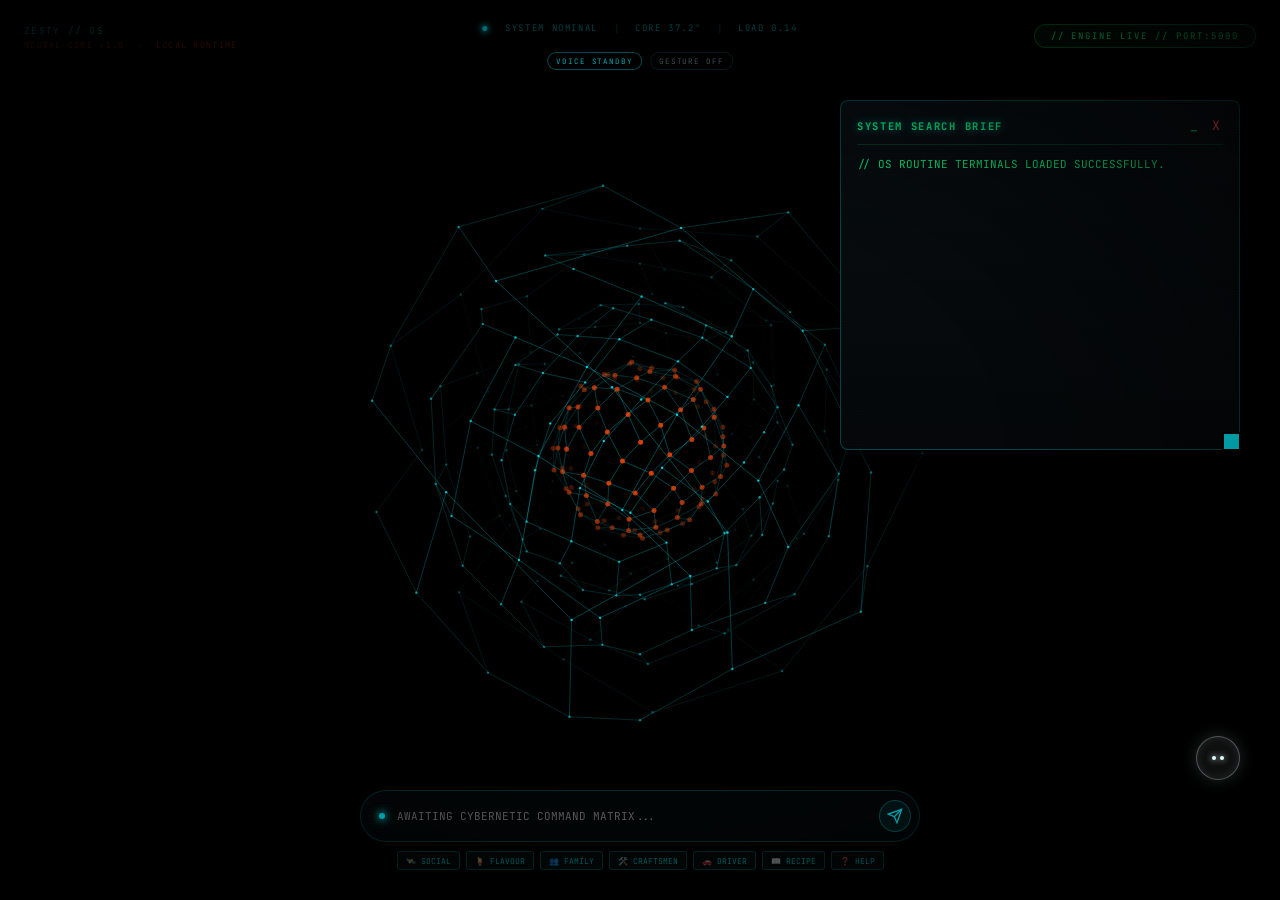
==== commit 319fe4c3: "Speed up social probe turns and cut TTS/UI latency. Skip duplicate search and Chroma on probe querie" ====
--- a/templates/index.html
+++ b/templates/index.html
@@ -827,7 +827,28 @@
   // GENERAL UI BEHAVIORS & ANIMATIONS
   // ==========================================
   function triggerZestyTypewriter(element, text, speed = 12) {
-      element.innerHTML = ""; let i = 0; function type() { if (i < text.length) { element.innerHTML += text.charAt(i); i++; setTimeout(type, speed); } } type();
+      if (!element || text == null) return;
+      const content = String(text);
+      if (content.length > 300) {
+          element.textContent = content;
+          return;
+      }
+      const effectiveSpeed = content.length > 150 ? 2 : speed;
+      element.innerHTML = "";
+      let i = 0;
+      function type() {
+          if (i < content.length) {
+              element.innerHTML += content.charAt(i);
+              i++;
+              setTimeout(type, effectiveSpeed);
+          }
+      }
+      type();
+  }
+
+  function setZestyPanelText(element, text) {
+      if (!element) return;
+      triggerZestyTypewriter(element, text || '', 2);
   }
 
   function minimizeZestyPanel(panelId, panelName) {
@@ -900,17 +921,18 @@
 
     applySocialProfileMetrics(socialProfile);
 
+    if (sourceLabel) { sourceLabel.style.color = 'var(--cyan)'; sourceLabel.innerText = 'DEEP PROBE ACTIVE'; }
+    if (statusLabel) { statusLabel.style.color = '#00E676'; statusLabel.innerText = 'LIVE'; }
+
+    setZestyPanelText(contentArea, panelText);
+
     if (photoFrame) photoFrame.classList.add('scanning');
-    if (sourceLabel) { sourceLabel.style.color = 'var(--cyan)'; sourceLabel.innerText = 'DEEP PROBE SCANNING...'; }
-    if (statusLabel) { statusLabel.style.color = '#00E676'; statusLabel.innerText = 'ACTIVE'; }
-    contentArea.innerHTML = "<span style='color:var(--cyan)'>// DEEP PROBE ENGINE — EXTRACTING SOCIAL VECTORS...</span>";
-    if (hudImg) hudImg.style.display = 'none';
+    if (hudImg) {
+      hudImg.src = imageUrl || 'https://images.unsplash.com/photo-1544005313-94ddf0286df2?auto=format&fit=crop&w=150&q=80';
+      hudImg.style.display = 'block';
+    }
 
     setTimeout(() => {
-      if (hudImg) {
-        hudImg.src = imageUrl || 'https://images.unsplash.com/photo-1544005313-94ddf0286df2?auto=format&fit=crop&w=150&q=80';
-        hudImg.style.display = 'block';
-      }
       if (photoFrame) photoFrame.classList.remove('scanning');
       if (sourceLabel) {
         sourceLabel.style.color = '#FF4500';
@@ -925,9 +947,8 @@
         }
       }
       if (statusLabel) { statusLabel.style.color = '#FF4500'; statusLabel.innerText = 'LOCKED'; }
-      triggerZestyTypewriter(contentArea, panelText);
       ZestyEventBus.emit('deep-probe:populated', { socialProfile, panelText, imageUrl });
-    }, 1200);
+    }, 400);
   }
 
   ZestyEventBus.on('deep-probe:ready', (data) => {
@@ -977,14 +998,19 @@
         const photoFrame = document.getElementById('social-photo-frame'); const sourceLabel = document.getElementById('radar-source'); const statusLabel = document.getElementById('radar-status');
 
         if (contentArea && data.voice_text) {
-          photoFrame.classList.add('scanning'); sourceLabel.style.color = "var(--cyan)"; sourceLabel.innerText = "SCANNING WEB VECTORS..."; statusLabel.innerText = "ACTIVE";
-          contentArea.innerHTML = "<span style='color:var(--cyan)'>// VONDA MAX PROTOCOL INITIATED...</span>"; hudImg.style.display = 'none';
-
+          if (photoFrame) photoFrame.classList.add('scanning');
+          if (sourceLabel) { sourceLabel.style.color = "var(--cyan)"; sourceLabel.innerText = "SCANNING..."; }
+          if (statusLabel) statusLabel.innerText = "ACTIVE";
+          setZestyPanelText(contentArea, data.voice_text);
+          if (hudImg) {
+            hudImg.src = data.target_image_url || "https://images.unsplash.com/photo-1544005313-94ddf0286df2?auto=format&fit=crop&w=150&q=80";
+            hudImg.style.display = 'block';
+          }
           setTimeout(() => {
-            if (hudImg) { hudImg.src = data.target_image_url || "https://images.unsplash.com/photo-1544005313-94ddf0286df2?auto=format&fit=crop&w=150&q=80"; hudImg.style.display = 'block'; }
-            photoFrame.classList.remove('scanning'); sourceLabel.style.color = "#FF4500"; sourceLabel.innerText = "INSTAGRAM / LINKEDIN MATCH"; statusLabel.style.color = "#FF4500"; statusLabel.innerText = "LOCKED";
-            triggerZestyTypewriter(contentArea, data.voice_text);
-          }, 1200);
+            if (photoFrame) photoFrame.classList.remove('scanning');
+            if (sourceLabel) { sourceLabel.style.color = "#FF4500"; sourceLabel.innerText = "INSTAGRAM / LINKEDIN MATCH"; }
+            if (statusLabel) { statusLabel.style.color = "#FF4500"; statusLabel.innerText = "LOCKED"; }
+          }, 400);
         }
       } else {
         const cArea = document.getElementById( targetPanelId === "panelFlavour" ? 'flavourContentArea' : targetPanelId === "panelFamily" ? 'familyContentArea' : targetPanelId === "panelCraftsmen" ? 'craftsmenContentArea' : targetPanelId === "panelRecipe" ? 'recipeContentArea' : targetPanelId === "panelHelp" ? 'helpContentArea' : targetPanelId === "panelDriver" ? 'driverContentArea' : 'searchBriefBody' );
